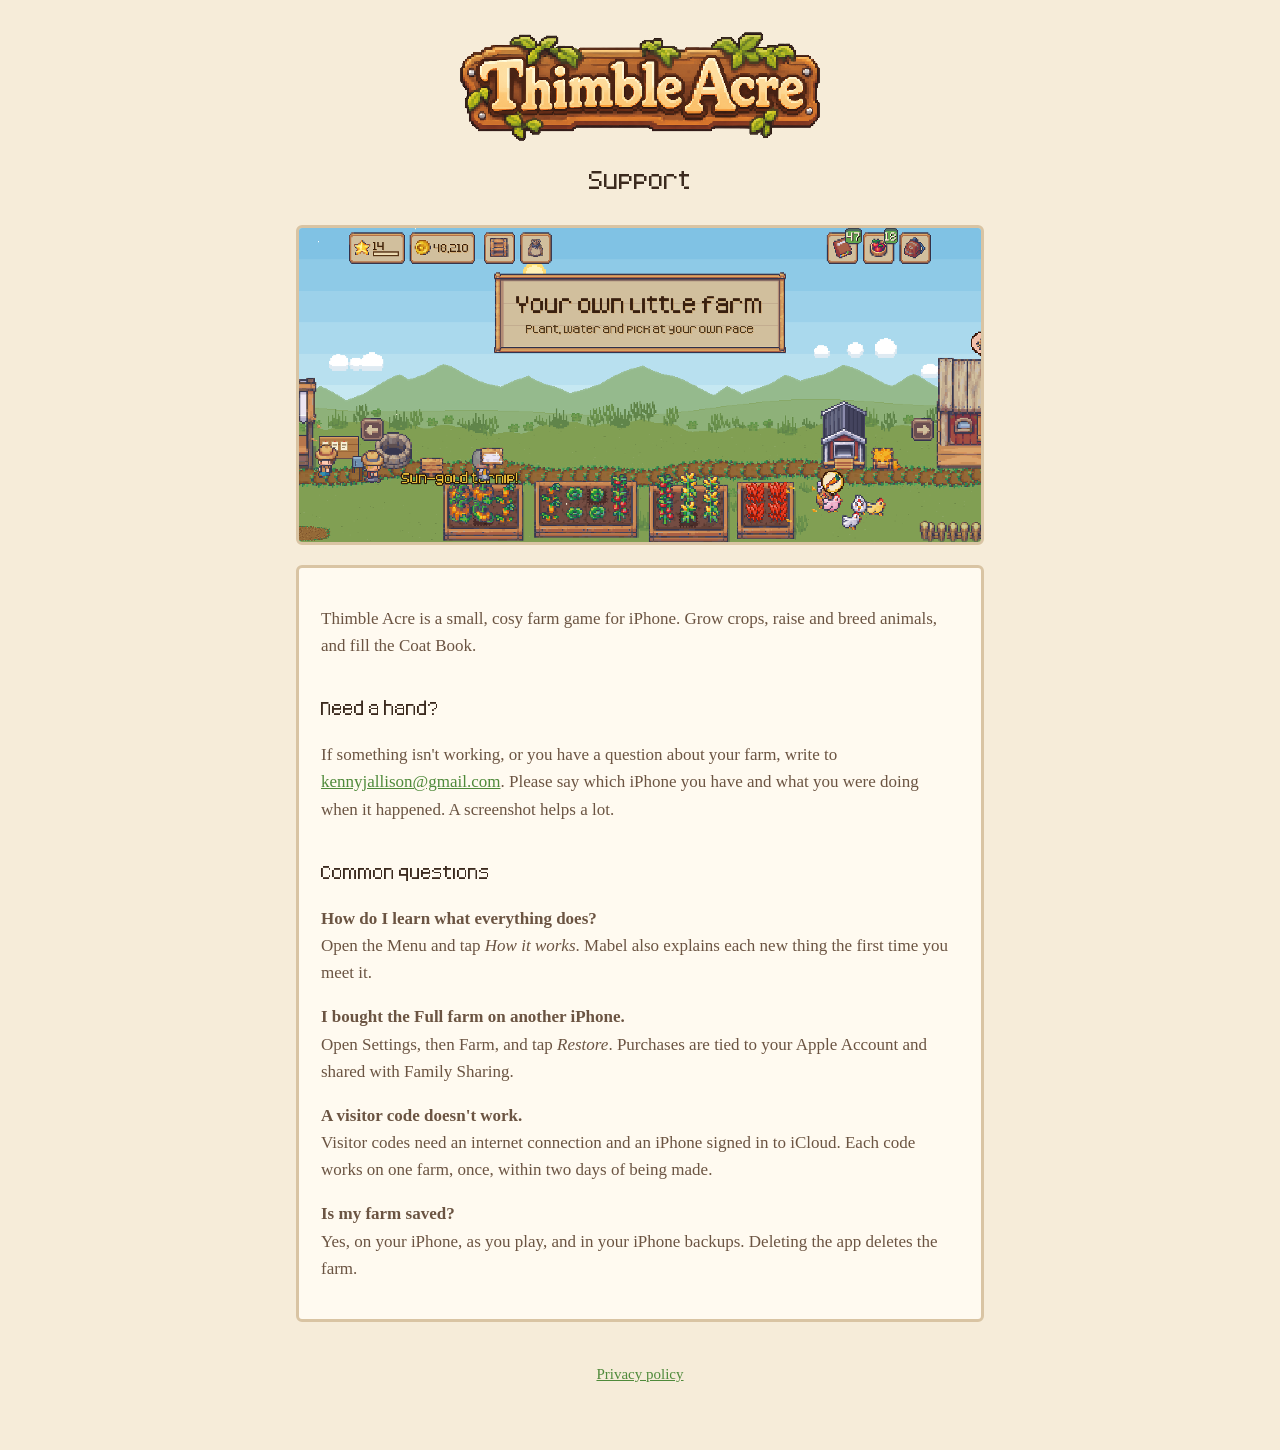
==== index.html @ cfe950ac "Support and privacy pages" ====
<!doctype html>
<html lang="en">
<head>
<meta charset="utf-8">
<meta name="viewport" content="width=device-width, initial-scale=1">
<title>Thimble Acre - Support</title>
<link rel="stylesheet" href="style.css">
</head>
<body>
<main>
<header>
<img class="logo" src="logo.png" alt="Thimble Acre">
<h1>Support</h1>
</header>
<img class="shot" src="farm.png" alt="A farm in Thimble Acre with raised beds, a hen house and a barn">
<div class="card">
<p>Thimble Acre is a small, cosy farm game for iPhone. Grow crops, raise and breed animals, and fill the Coat Book.</p>
<h2>Need a hand?</h2>
<p>If something isn't working, or you have a question about your farm, write to <a href="mailto:kennyjallison@gmail.com">kennyjallison@gmail.com</a>. Please say which iPhone you have and what you were doing when it happened. A screenshot helps a lot.</p>
<h2>Common questions</h2>
<p><b>How do I learn what everything does?</b><br>Open the Menu and tap <i>How it works</i>. Mabel also explains each new thing the first time you meet it.</p>
<p><b>I bought the Full farm on another iPhone.</b><br>Open Settings, then Farm, and tap <i>Restore</i>. Purchases are tied to your Apple Account and shared with Family Sharing.</p>
<p><b>A visitor code doesn't work.</b><br>Visitor codes need an internet connection and an iPhone signed in to iCloud. Each code works on one farm, once, within two days of being made.</p>
<p><b>Is my farm saved?</b><br>Yes, on your iPhone, as you play, and in your iPhone backups. Deleting the app deletes the farm.</p>
</div>
<nav><a href="privacy.html">Privacy policy</a></nav>
</main>
</body>
</html>
---- style.css ----
@font-face { font-family: "Kenney Pixel"; src: url("kenney-pixel.ttf") format("truetype"); font-display: swap; }
:root { --paper: #f6ecd9; --card: #fffaf0; --ink: #3b2a1e; --soft: #6b5442; --line: #d9c4a3; --green: #4f8a3a; }
* { box-sizing: border-box; }
html { background: var(--paper); }
body { margin: 0; color: var(--ink); font: 17px/1.6 -apple-system, BlinkMacSystemFont, "Segoe UI", Georgia, serif; }
main { max-width: 720px; margin: 0 auto; padding: 32px 16px 64px; }
header { text-align: center; margin-bottom: 24px; }
header img.logo { width: min(360px, 80%); height: auto; image-rendering: pixelated; }
h1, h2 { font-family: "Kenney Pixel", ui-monospace, monospace; font-weight: normal; line-height: 1.1; }
h1 { font-size: 40px; margin: 8px 0 4px; }
h2 { font-size: 30px; margin: 32px 0 6px; }
p, li { color: var(--soft); }
.card { background: var(--card); border: 3px solid var(--line); border-radius: 6px; padding: 20px 22px; }
.shot { width: 100%; height: auto; border: 3px solid var(--line); border-radius: 6px; image-rendering: pixelated; display: block; margin: 20px 0; }
a { color: var(--green); }
nav { text-align: center; margin-top: 40px; font-size: 15px; }
nav a { margin: 0 10px; }
small { color: var(--soft); }
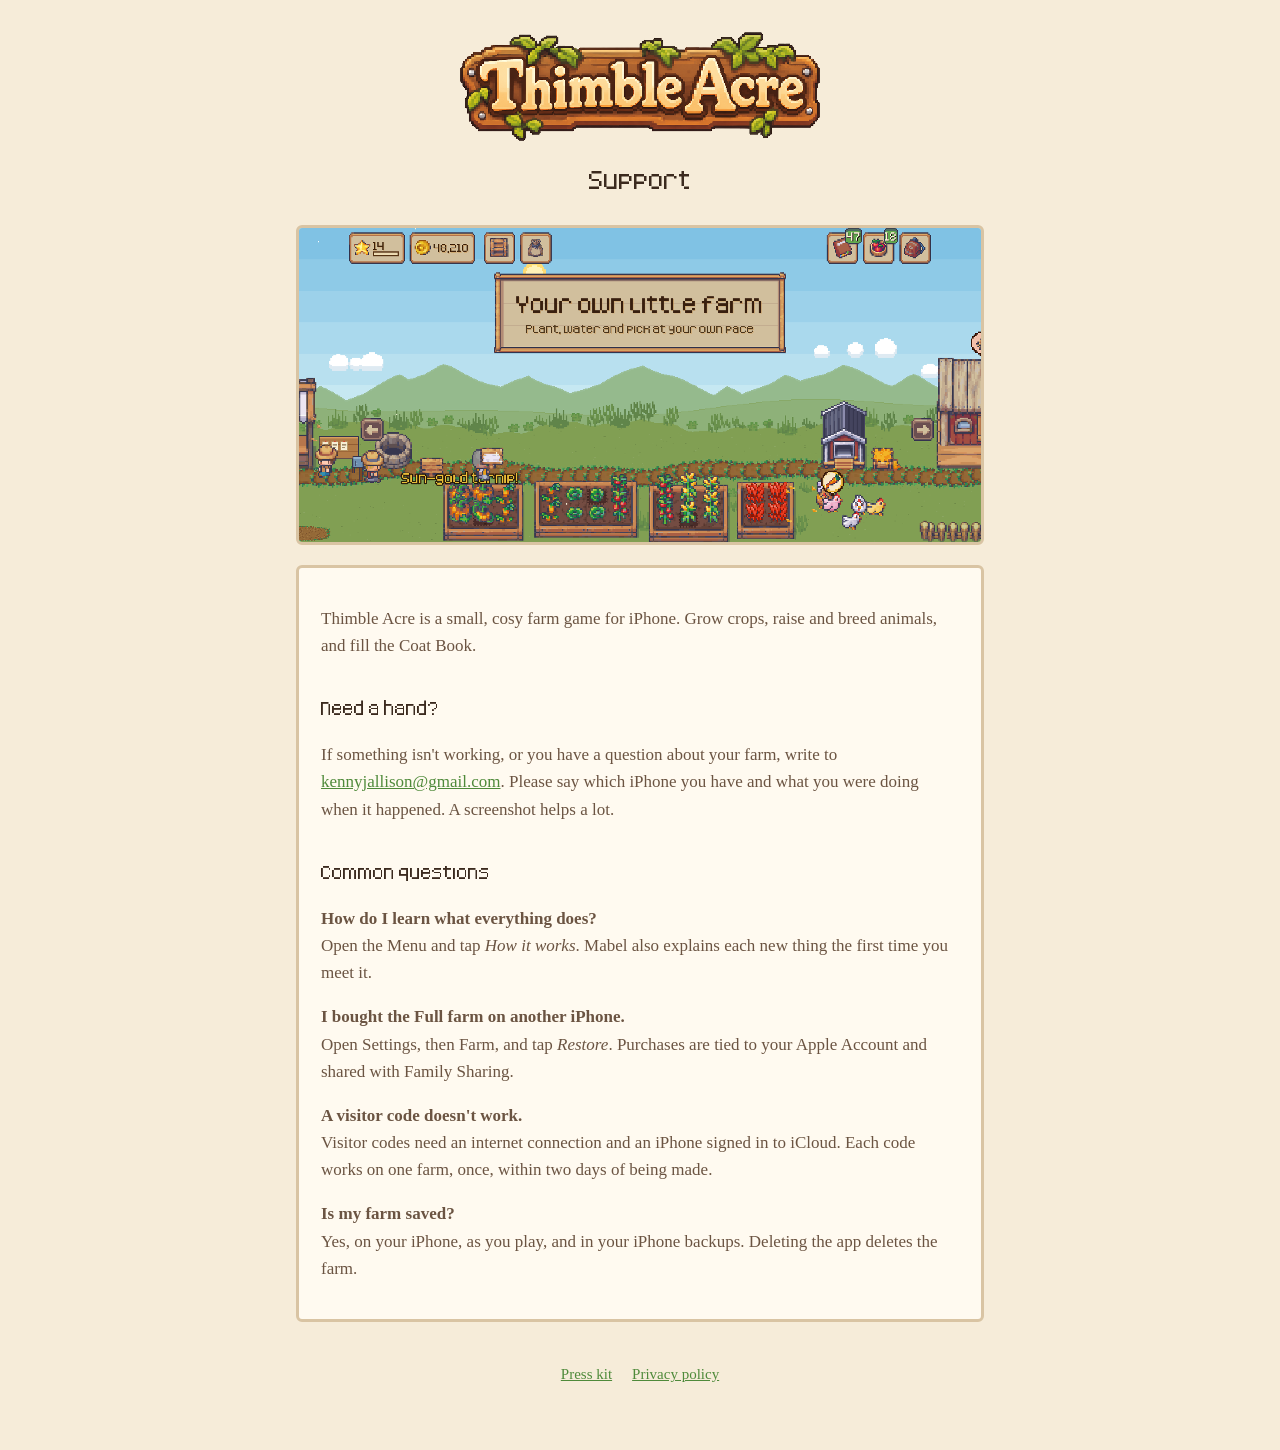
==== commit 5d6d653d: "Link the press kit from the support page" ====
--- a/index.html
+++ b/index.html
@@ -23,7 +23,7 @@
 <p><b>A visitor code doesn't work.</b><br>Visitor codes need an internet connection and an iPhone signed in to iCloud. Each code works on one farm, once, within two days of being made.</p>
 <p><b>Is my farm saved?</b><br>Yes, on your iPhone, as you play, and in your iPhone backups. Deleting the app deletes the farm.</p>
 </div>
-<nav><a href="privacy.html">Privacy policy</a></nav>
+<nav><a href="press/">Press kit</a><a href="privacy.html">Privacy policy</a></nav>
 </main>
 </body>
 </html>
